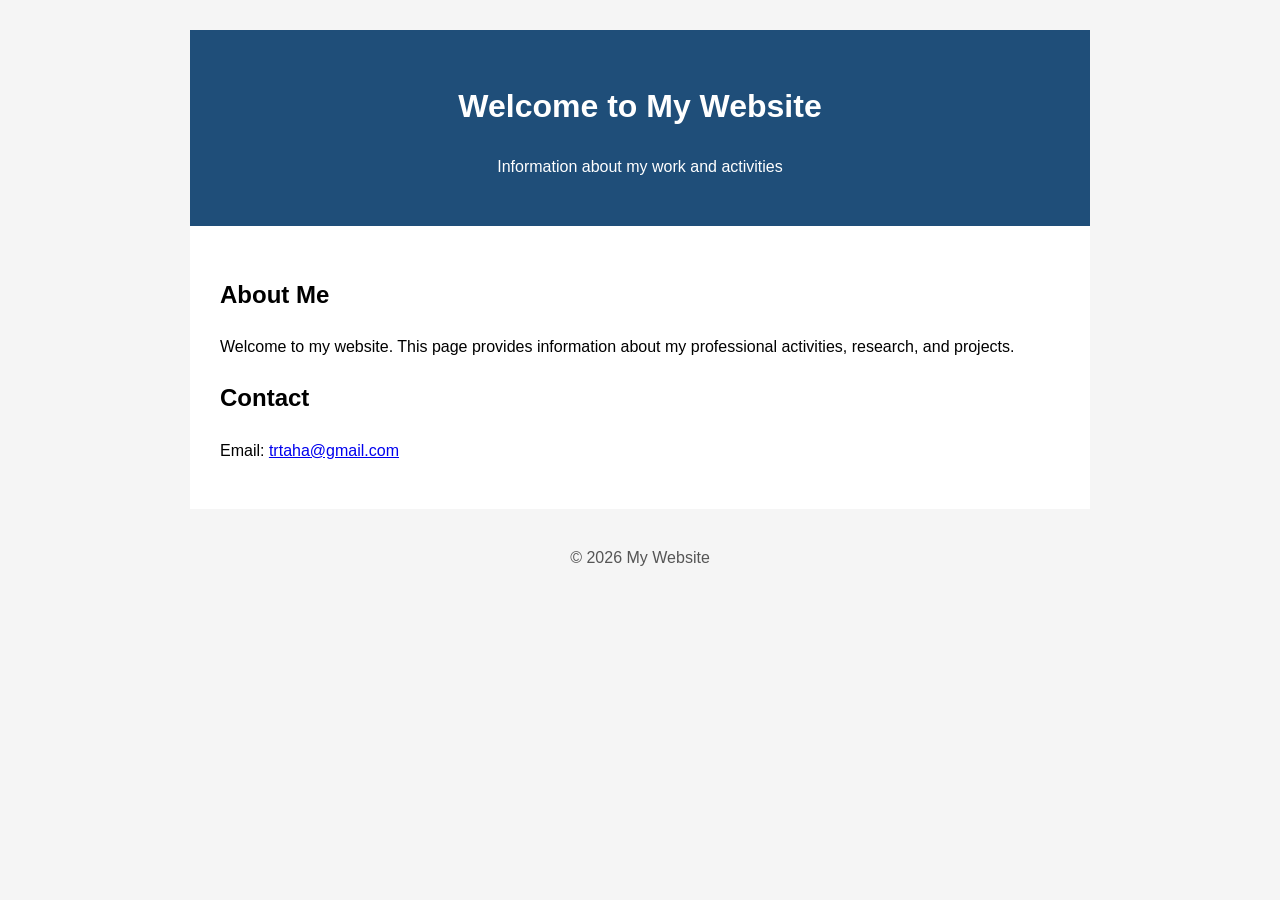
==== index.html @ f4075583 "Create index.html" ====
<!DOCTYPE html>
<html lang="en">
<head>
    <meta charset="UTF-8">
    <meta name="viewport" content="width=device-width, initial-scale=1.0">

    <title>My Website</title>

    <style>
        body {
            font-family: Arial, sans-serif;
            max-width: 900px;
            margin: 0 auto;
            padding: 30px;
            line-height: 1.6;
            background-color: #f5f5f5;
        }

        header {
            background-color: #1f4e79;
            color: white;
            padding: 30px;
            text-align: center;
        }

        main {
            background-color: white;
            padding: 30px;
        }

        footer {
            text-align: center;
            padding: 20px;
            color: #555;
        }
    </style>
</head>

<body>

<header>
    <h1>Welcome to My Website</h1>
    <p>Information about my work and activities</p>
</header>

<main>
    <h2>About Me</h2>

    <p>
        Welcome to my website. This page provides information
        about my professional activities, research, and projects.
    </p>

    <h2>Contact</h2>

    <p>
        Email:
        <a href="mailto:trtaha@gmail.com">
            trtaha@gmail.com
        </a>
    </p>
</main>

<footer>
    <p>&copy; 2026 My Website</p>
</footer>

</body>
</html>
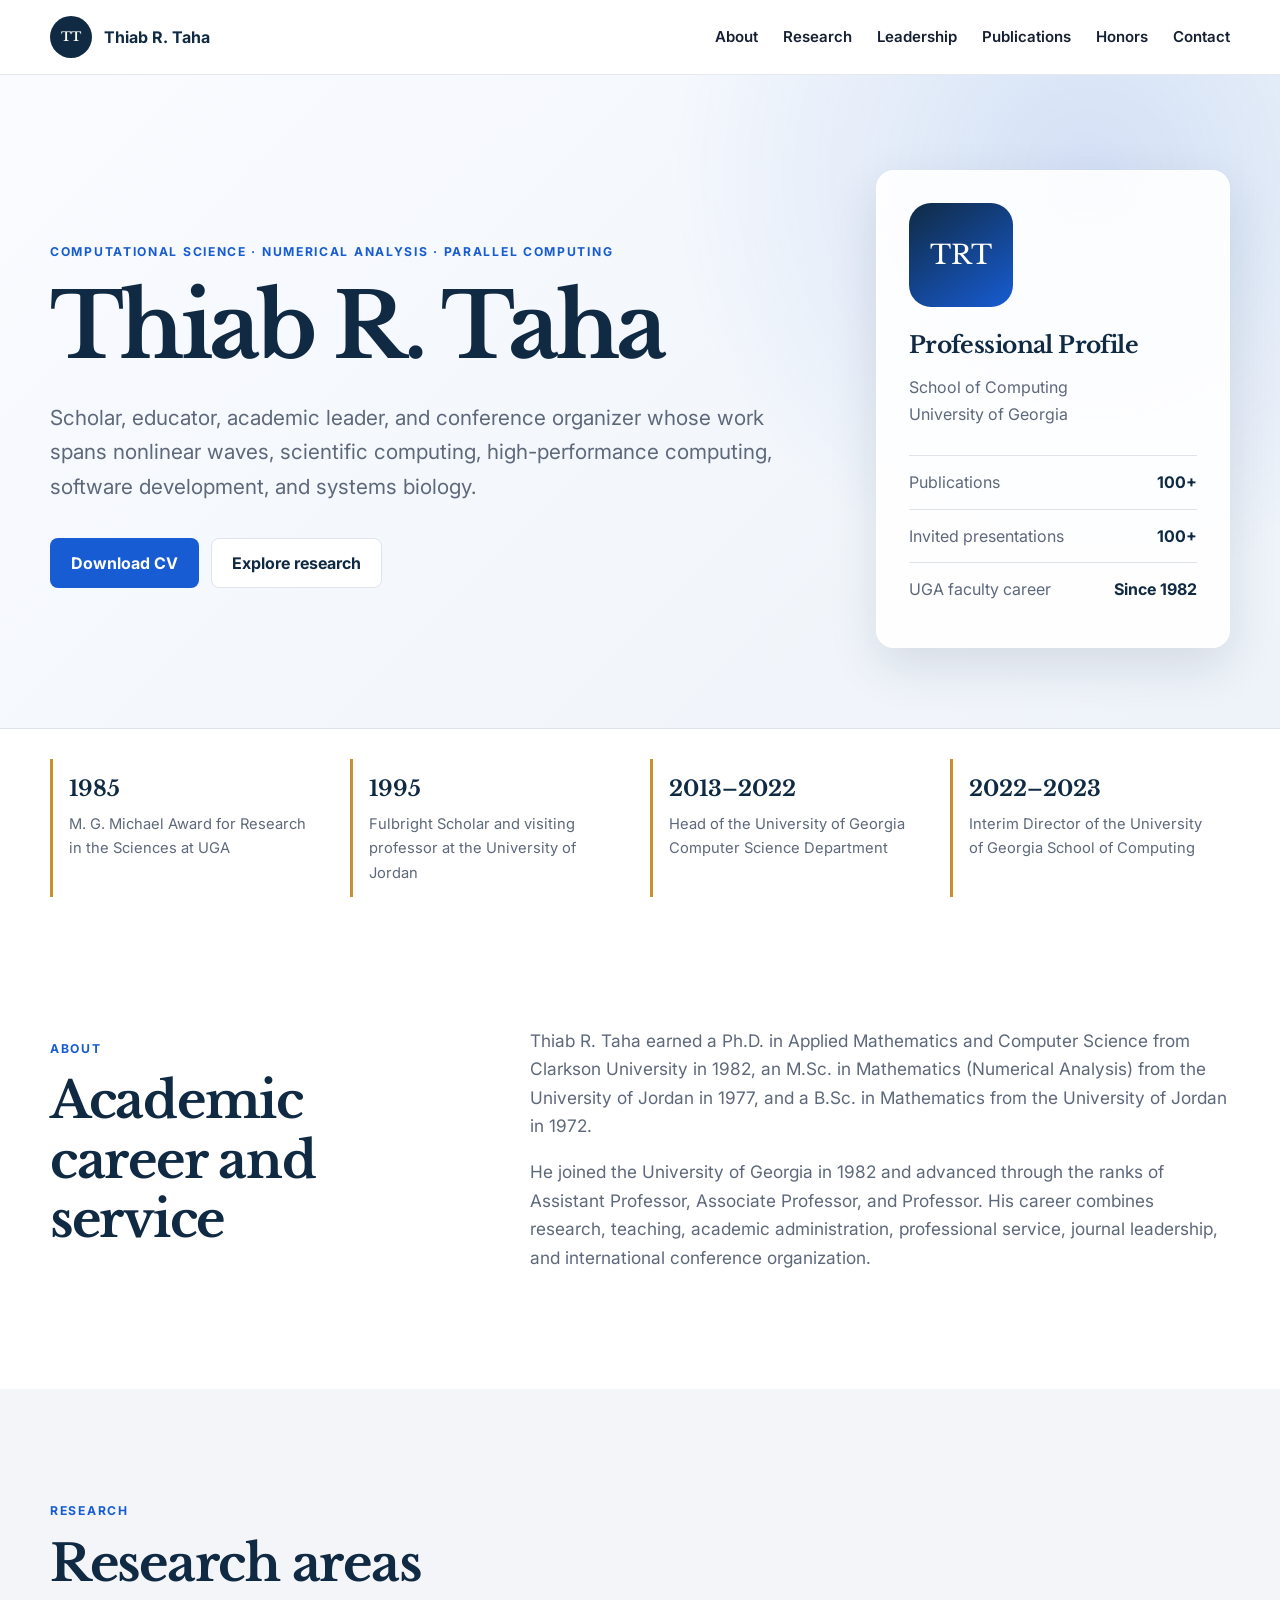
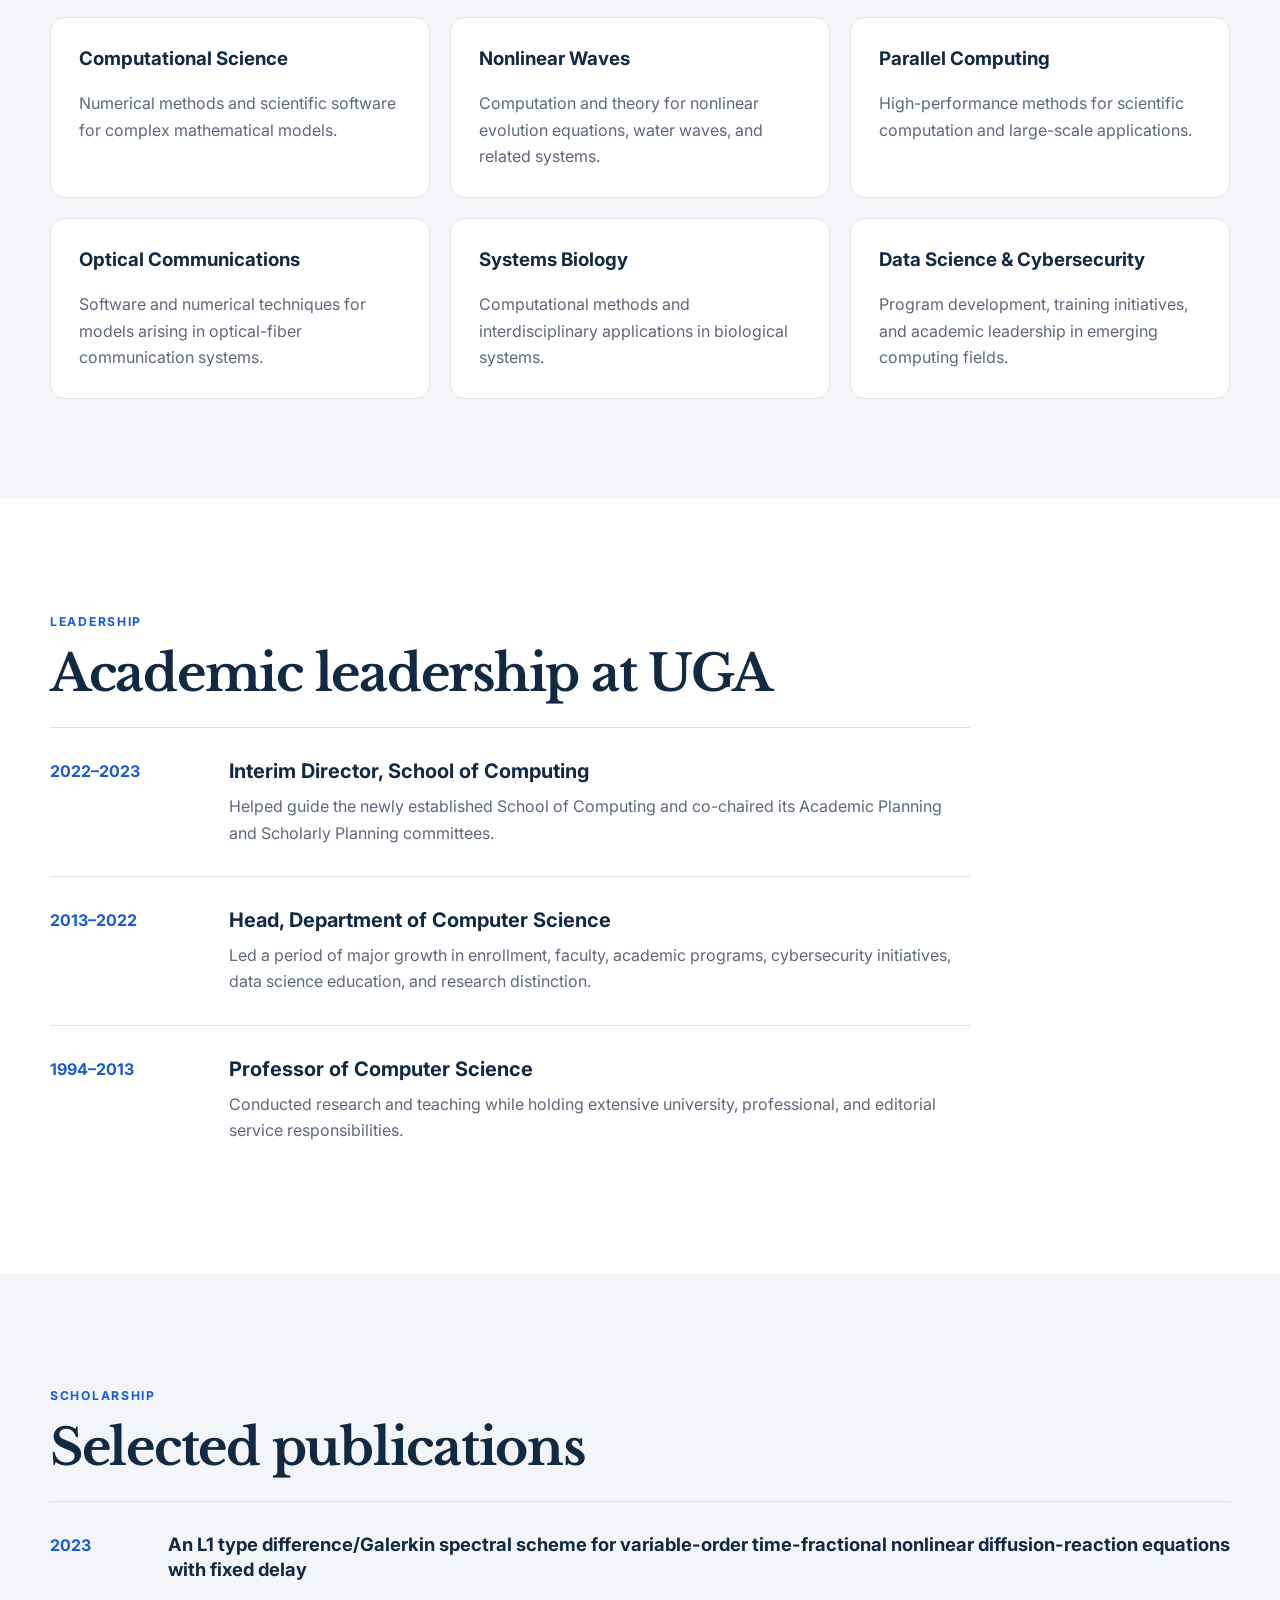
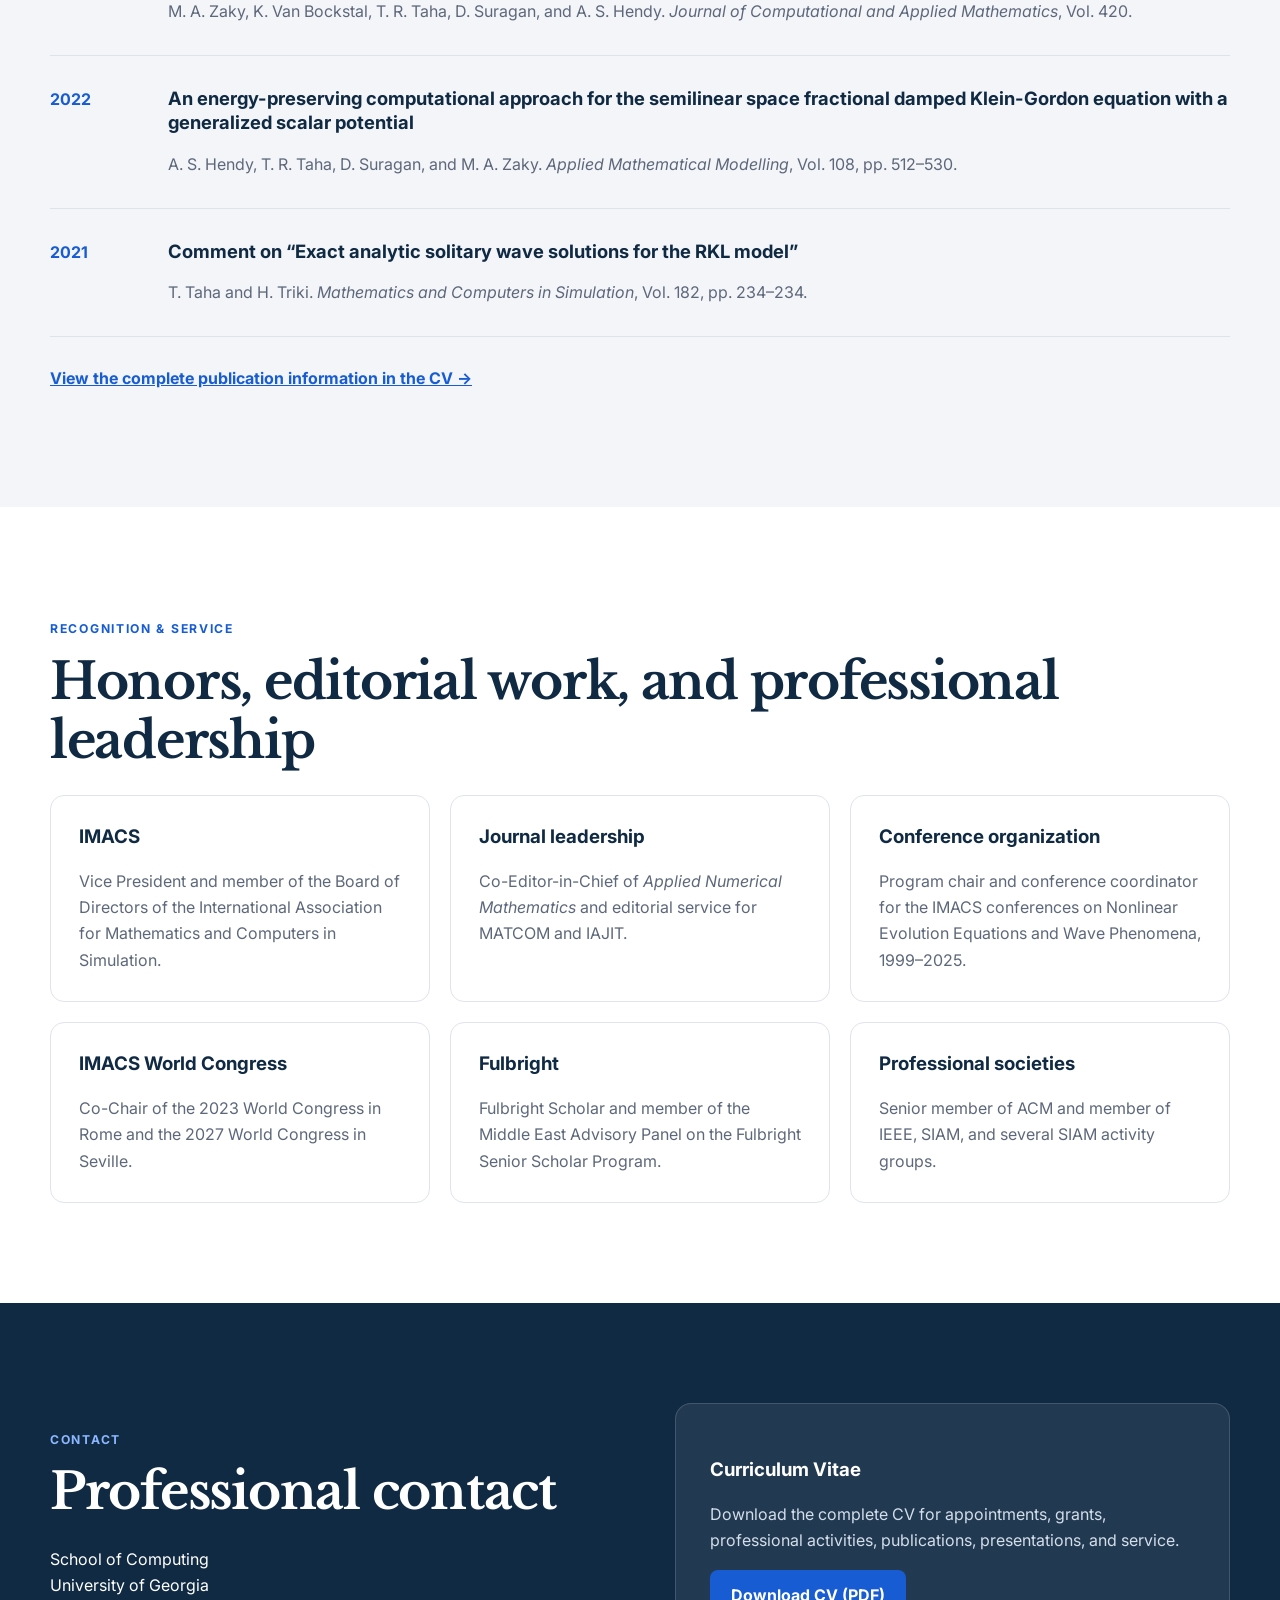
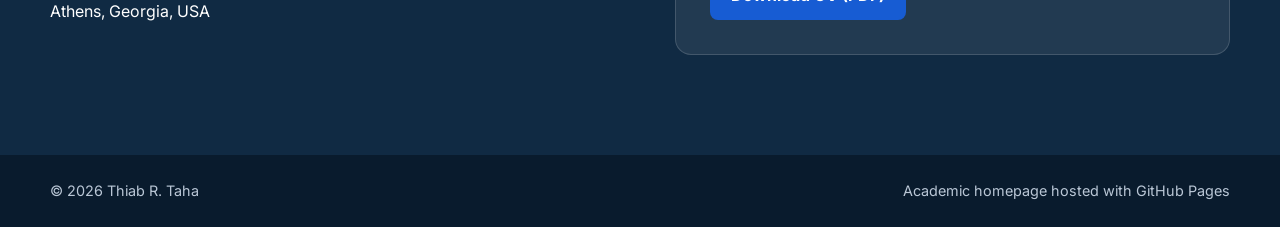
==== commit 9a8572f0: "Add files via upload Create Thiab Taha academic website" ====
--- a/index.html
+++ b/index.html
@@ -1,69 +1,290 @@
 <!DOCTYPE html>
 <html lang="en">
 <head>
-    <meta charset="UTF-8">
-    <meta name="viewport" content="width=device-width, initial-scale=1.0">
-
-    <title>My Website</title>
-
-    <style>
-        body {
-            font-family: Arial, sans-serif;
-            max-width: 900px;
-            margin: 0 auto;
-            padding: 30px;
-            line-height: 1.6;
-            background-color: #f5f5f5;
-        }
-
-        header {
-            background-color: #1f4e79;
-            color: white;
-            padding: 30px;
-            text-align: center;
-        }
-
-        main {
-            background-color: white;
-            padding: 30px;
-        }
-
-        footer {
-            text-align: center;
-            padding: 20px;
-            color: #555;
-        }
-    </style>
+  <meta charset="UTF-8">
+  <meta name="viewport" content="width=device-width, initial-scale=1.0">
+  <meta name="description" content="Academic homepage of Thiab R. Taha: computational science, numerical methods, nonlinear waves, parallel computing, and academic leadership.">
+  <title>Thiab R. Taha | Academic Homepage</title>
+  <link rel="preconnect" href="https://fonts.googleapis.com">
+  <link rel="preconnect" href="https://fonts.gstatic.com" crossorigin>
+  <link href="https://fonts.googleapis.com/css2?family=Libre+Baskerville:wght@400;700&family=Inter:wght@400;500;600;700&display=swap" rel="stylesheet">
+  <link rel="stylesheet" href="styles.css">
 </head>
-
 <body>
-
-<header>
-    <h1>Welcome to My Website</h1>
-    <p>Information about my work and activities</p>
-</header>
-
-<main>
-    <h2>About Me</h2>
-
-    <p>
-        Welcome to my website. This page provides information
-        about my professional activities, research, and projects.
-    </p>
-
-    <h2>Contact</h2>
-
-    <p>
-        Email:
-        <a href="mailto:trtaha@gmail.com">
-            trtaha@gmail.com
-        </a>
-    </p>
-</main>
-
-<footer>
-    <p>&copy; 2026 My Website</p>
-</footer>
-
+  <a class="skip-link" href="#main-content">Skip to content</a>
+
+  <header class="site-header">
+    <div class="container nav-wrap">
+      <a class="brand" href="#home" aria-label="Thiab R. Taha home">
+        <span class="brand-mark">TT</span>
+        <span>Thiab R. Taha</span>
+      </a>
+      <button class="menu-button" aria-expanded="false" aria-controls="site-nav">Menu</button>
+      <nav id="site-nav" class="site-nav" aria-label="Primary navigation">
+        <a href="#about">About</a>
+        <a href="#research">Research</a>
+        <a href="#leadership">Leadership</a>
+        <a href="#publications">Publications</a>
+        <a href="#honors">Honors</a>
+        <a href="#contact">Contact</a>
+      </nav>
+    </div>
+  </header>
+
+  <main id="main-content">
+    <section id="home" class="hero">
+      <div class="container hero-grid">
+        <div>
+          <p class="eyebrow">Computational Science · Numerical Analysis · Parallel Computing</p>
+          <h1>Thiab R. Taha</h1>
+          <p class="hero-subtitle">
+            Scholar, educator, academic leader, and conference organizer whose work spans
+            nonlinear waves, scientific computing, high-performance computing, software
+            development, and systems biology.
+          </p>
+          <div class="button-row">
+            <a class="button primary" href="assets/Taha_CV_2026.pdf">Download CV</a>
+            <a class="button secondary" href="#research">Explore research</a>
+          </div>
+        </div>
+
+        <aside class="profile-card" aria-label="Professional summary">
+          <div class="monogram" aria-hidden="true">TRT</div>
+          <h2>Professional Profile</h2>
+          <p>School of Computing<br>University of Georgia</p>
+          <dl>
+            <div><dt>Publications</dt><dd>100+</dd></div>
+            <div><dt>Invited presentations</dt><dd>100+</dd></div>
+            <div><dt>UGA faculty career</dt><dd>Since 1982</dd></div>
+          </dl>
+        </aside>
+      </div>
+    </section>
+
+    <section class="highlights" aria-label="Career highlights">
+      <div class="container card-grid four">
+        <article class="stat-card">
+          <span class="stat">1985</span>
+          <p>M. G. Michael Award for Research in the Sciences at UGA</p>
+        </article>
+        <article class="stat-card">
+          <span class="stat">1995</span>
+          <p>Fulbright Scholar and visiting professor at the University of Jordan</p>
+        </article>
+        <article class="stat-card">
+          <span class="stat">2013–2022</span>
+          <p>Head of the University of Georgia Computer Science Department</p>
+        </article>
+        <article class="stat-card">
+          <span class="stat">2022–2023</span>
+          <p>Interim Director of the University of Georgia School of Computing</p>
+        </article>
+      </div>
+    </section>
+
+    <section id="about" class="section">
+      <div class="container two-column">
+        <div>
+          <p class="section-label">About</p>
+          <h2>Academic career and service</h2>
+        </div>
+        <div class="prose">
+          <p>
+            Thiab R. Taha earned a Ph.D. in Applied Mathematics and Computer Science from
+            Clarkson University in 1982, an M.Sc. in Mathematics (Numerical Analysis) from
+            the University of Jordan in 1977, and a B.Sc. in Mathematics from the University
+            of Jordan in 1972.
+          </p>
+          <p>
+            He joined the University of Georgia in 1982 and advanced through the ranks of
+            Assistant Professor, Associate Professor, and Professor. His career combines
+            research, teaching, academic administration, professional service, journal
+            leadership, and international conference organization.
+          </p>
+        </div>
+      </div>
+    </section>
+
+    <section id="research" class="section section-muted">
+      <div class="container">
+        <p class="section-label">Research</p>
+        <h2>Research areas</h2>
+        <div class="card-grid three">
+          <article class="topic-card">
+            <h3>Computational Science</h3>
+            <p>Numerical methods and scientific software for complex mathematical models.</p>
+          </article>
+          <article class="topic-card">
+            <h3>Nonlinear Waves</h3>
+            <p>Computation and theory for nonlinear evolution equations, water waves, and related systems.</p>
+          </article>
+          <article class="topic-card">
+            <h3>Parallel Computing</h3>
+            <p>High-performance methods for scientific computation and large-scale applications.</p>
+          </article>
+          <article class="topic-card">
+            <h3>Optical Communications</h3>
+            <p>Software and numerical techniques for models arising in optical-fiber communication systems.</p>
+          </article>
+          <article class="topic-card">
+            <h3>Systems Biology</h3>
+            <p>Computational methods and interdisciplinary applications in biological systems.</p>
+          </article>
+          <article class="topic-card">
+            <h3>Data Science & Cybersecurity</h3>
+            <p>Program development, training initiatives, and academic leadership in emerging computing fields.</p>
+          </article>
+        </div>
+      </div>
+    </section>
+
+    <section id="leadership" class="section">
+      <div class="container">
+        <p class="section-label">Leadership</p>
+        <h2>Academic leadership at UGA</h2>
+        <div class="timeline">
+          <article>
+            <div class="timeline-date">2022–2023</div>
+            <div>
+              <h3>Interim Director, School of Computing</h3>
+              <p>
+                Helped guide the newly established School of Computing and co-chaired its
+                Academic Planning and Scholarly Planning committees.
+              </p>
+            </div>
+          </article>
+          <article>
+            <div class="timeline-date">2013–2022</div>
+            <div>
+              <h3>Head, Department of Computer Science</h3>
+              <p>
+                Led a period of major growth in enrollment, faculty, academic programs,
+                cybersecurity initiatives, data science education, and research distinction.
+              </p>
+            </div>
+          </article>
+          <article>
+            <div class="timeline-date">1994–2013</div>
+            <div>
+              <h3>Professor of Computer Science</h3>
+              <p>
+                Conducted research and teaching while holding extensive university,
+                professional, and editorial service responsibilities.
+              </p>
+            </div>
+          </article>
+        </div>
+      </div>
+    </section>
+
+    <section id="publications" class="section section-muted">
+      <div class="container">
+        <p class="section-label">Scholarship</p>
+        <h2>Selected publications</h2>
+        <div class="publication-list">
+          <article>
+            <p class="pub-year">2023</p>
+            <div>
+              <h3>An L1 type difference/Galerkin spectral scheme for variable-order time-fractional nonlinear diffusion-reaction equations with fixed delay</h3>
+              <p>M. A. Zaky, K. Van Bockstal, T. R. Taha, D. Suragan, and A. S. Hendy. <em>Journal of Computational and Applied Mathematics</em>, Vol. 420.</p>
+            </div>
+          </article>
+          <article>
+            <p class="pub-year">2022</p>
+            <div>
+              <h3>An energy-preserving computational approach for the semilinear space fractional damped Klein-Gordon equation with a generalized scalar potential</h3>
+              <p>A. S. Hendy, T. R. Taha, D. Suragan, and M. A. Zaky. <em>Applied Mathematical Modelling</em>, Vol. 108, pp. 512–530.</p>
+            </div>
+          </article>
+          <article>
+            <p class="pub-year">2021</p>
+            <div>
+              <h3>Comment on “Exact analytic solitary wave solutions for the RKL model”</h3>
+              <p>T. Taha and H. Triki. <em>Mathematics and Computers in Simulation</em>, Vol. 182, pp. 234–234.</p>
+            </div>
+          </article>
+        </div>
+        <p class="section-action"><a href="assets/Taha_CV_2026.pdf">View the complete publication information in the CV →</a></p>
+      </div>
+    </section>
+
+    <section id="honors" class="section">
+      <div class="container">
+        <p class="section-label">Recognition & service</p>
+        <h2>Honors, editorial work, and professional leadership</h2>
+        <div class="card-grid three">
+          <article class="detail-card">
+            <h3>IMACS</h3>
+            <p>Vice President and member of the Board of Directors of the International Association for Mathematics and Computers in Simulation.</p>
+          </article>
+          <article class="detail-card">
+            <h3>Journal leadership</h3>
+            <p>Co-Editor-in-Chief of <em>Applied Numerical Mathematics</em> and editorial service for MATCOM and IAJIT.</p>
+          </article>
+          <article class="detail-card">
+            <h3>Conference organization</h3>
+            <p>Program chair and conference coordinator for the IMACS conferences on Nonlinear Evolution Equations and Wave Phenomena, 1999–2025.</p>
+          </article>
+          <article class="detail-card">
+            <h3>IMACS World Congress</h3>
+            <p>Co-Chair of the 2023 World Congress in Rome and the 2027 World Congress in Seville.</p>
+          </article>
+          <article class="detail-card">
+            <h3>Fulbright</h3>
+            <p>Fulbright Scholar and member of the Middle East Advisory Panel on the Fulbright Senior Scholar Program.</p>
+          </article>
+          <article class="detail-card">
+            <h3>Professional societies</h3>
+            <p>Senior member of ACM and member of IEEE, SIAM, and several SIAM activity groups.</p>
+          </article>
+        </div>
+      </div>
+    </section>
+
+    <section id="contact" class="section contact-section">
+      <div class="container contact-grid">
+        <div>
+          <p class="section-label">Contact</p>
+          <h2>Professional contact</h2>
+          <p>School of Computing<br>University of Georgia<br>Athens, Georgia, USA</p>
+        </div>
+        <div class="contact-card">
+          <h3>Curriculum Vitae</h3>
+          <p>Download the complete CV for appointments, grants, professional activities, publications, presentations, and service.</p>
+          <a class="button primary" href="assets/Taha_CV_2026.pdf">Download CV (PDF)</a>
+          <!-- Add your preferred email address here later:
+          <p><a href="mailto:your-email@uga.edu">your-email@uga.edu</a></p>
+          -->
+        </div>
+      </div>
+    </section>
+  </main>
+
+  <footer class="site-footer">
+    <div class="container footer-wrap">
+      <p>© <span id="year"></span> Thiab R. Taha</p>
+      <p>Academic homepage hosted with GitHub Pages</p>
+    </div>
+  </footer>
+
+  <script>
+    const menuButton = document.querySelector('.menu-button');
+    const nav = document.querySelector('.site-nav');
+
+    menuButton.addEventListener('click', () => {
+      const expanded = menuButton.getAttribute('aria-expanded') === 'true';
+      menuButton.setAttribute('aria-expanded', String(!expanded));
+      nav.classList.toggle('open');
+    });
+
+    document.querySelectorAll('.site-nav a').forEach(link => {
+      link.addEventListener('click', () => {
+        nav.classList.remove('open');
+        menuButton.setAttribute('aria-expanded', 'false');
+      });
+    });
+
+    document.getElementById('year').textContent = new Date().getFullYear();
+  </script>
 </body>
 </html>
--- a/styles.css
+++ b/styles.css
@@ -0,0 +1,256 @@
+:root {
+  --ink: #172033;
+  --muted: #5e687b;
+  --paper: #ffffff;
+  --soft: #f3f5f8;
+  --navy: #102a43;
+  --blue: #175cd3;
+  --gold: #c8912f;
+  --line: #dfe4ea;
+  --shadow: 0 18px 50px rgba(18, 42, 66, 0.12);
+  --max: 1180px;
+}
+
+* { box-sizing: border-box; }
+html { scroll-behavior: smooth; }
+body {
+  margin: 0;
+  color: var(--ink);
+  background: var(--paper);
+  font-family: "Inter", Arial, sans-serif;
+  line-height: 1.65;
+}
+a { color: var(--blue); }
+a:hover { text-decoration-thickness: 2px; }
+img { max-width: 100%; }
+.container { width: min(calc(100% - 40px), var(--max)); margin-inline: auto; }
+
+.skip-link {
+  position: absolute;
+  left: -9999px;
+  top: 12px;
+  z-index: 100;
+  background: #fff;
+  padding: 10px 14px;
+}
+.skip-link:focus { left: 12px; }
+
+.site-header {
+  position: sticky;
+  top: 0;
+  z-index: 50;
+  background: rgba(255,255,255,.94);
+  backdrop-filter: blur(14px);
+  border-bottom: 1px solid rgba(223,228,234,.8);
+}
+.nav-wrap {
+  min-height: 74px;
+  display: flex;
+  align-items: center;
+  justify-content: space-between;
+  gap: 24px;
+}
+.brand {
+  display: inline-flex;
+  align-items: center;
+  gap: 12px;
+  color: var(--navy);
+  text-decoration: none;
+  font-weight: 700;
+}
+.brand-mark {
+  width: 42px;
+  height: 42px;
+  border-radius: 50%;
+  display: grid;
+  place-items: center;
+  color: #fff;
+  background: var(--navy);
+  font-family: "Libre Baskerville", Georgia, serif;
+  font-size: .78rem;
+}
+.site-nav { display: flex; gap: 25px; align-items: center; }
+.site-nav a { color: var(--ink); text-decoration: none; font-size: .94rem; font-weight: 600; }
+.site-nav a:hover { color: var(--blue); }
+.menu-button { display: none; }
+
+.hero {
+  overflow: hidden;
+  background:
+    radial-gradient(circle at 85% 15%, rgba(23,92,211,.14), transparent 26rem),
+    linear-gradient(135deg, #f9fbff, #eef3f9);
+  padding: 95px 0 80px;
+  border-bottom: 1px solid var(--line);
+}
+.hero-grid {
+  display: grid;
+  grid-template-columns: minmax(0, 1.6fr) minmax(300px, .75fr);
+  gap: 70px;
+  align-items: center;
+}
+.eyebrow, .section-label {
+  color: var(--blue);
+  font-size: .76rem;
+  font-weight: 700;
+  text-transform: uppercase;
+  letter-spacing: .14em;
+}
+h1, h2, h3 { color: var(--navy); }
+h1, h2 {
+  font-family: "Libre Baskerville", Georgia, serif;
+  line-height: 1.18;
+}
+h1 { font-size: clamp(3rem, 7vw, 5.6rem); margin: 12px 0 18px; letter-spacing: -.04em; }
+h2 { font-size: clamp(2rem, 4vw, 3.15rem); margin: 8px 0 24px; letter-spacing: -.025em; }
+h3 { line-height: 1.35; }
+.hero-subtitle { max-width: 750px; color: var(--muted); font-size: clamp(1.08rem, 2vw, 1.3rem); }
+
+.button-row { display: flex; flex-wrap: wrap; gap: 12px; margin-top: 34px; }
+.button {
+  display: inline-flex;
+  align-items: center;
+  justify-content: center;
+  min-height: 48px;
+  padding: 11px 20px;
+  border-radius: 8px;
+  font-weight: 700;
+  text-decoration: none;
+  border: 1px solid transparent;
+}
+.button.primary { color: #fff; background: var(--blue); }
+.button.primary:hover { background: #0f4eb9; }
+.button.secondary { color: var(--navy); background: #fff; border-color: var(--line); }
+.button.secondary:hover { border-color: var(--blue); }
+
+.profile-card {
+  background: rgba(255,255,255,.9);
+  border: 1px solid rgba(255,255,255,.9);
+  border-radius: 18px;
+  padding: 32px;
+  box-shadow: var(--shadow);
+}
+.monogram {
+  width: 104px;
+  height: 104px;
+  display: grid;
+  place-items: center;
+  margin-bottom: 24px;
+  border-radius: 22px;
+  color: #fff;
+  background: linear-gradient(145deg, var(--navy), var(--blue));
+  font-family: "Libre Baskerville", Georgia, serif;
+  font-size: 1.65rem;
+}
+.profile-card h2 { font-size: 1.45rem; margin: 0 0 8px; }
+.profile-card > p { color: var(--muted); }
+.profile-card dl { margin: 28px 0 0; }
+.profile-card dl div {
+  display: flex;
+  justify-content: space-between;
+  gap: 20px;
+  padding: 13px 0;
+  border-top: 1px solid var(--line);
+}
+.profile-card dt { color: var(--muted); }
+.profile-card dd { margin: 0; color: var(--navy); font-weight: 700; }
+
+.highlights { padding: 30px 0; background: #fff; }
+.card-grid { display: grid; gap: 20px; }
+.card-grid.four { grid-template-columns: repeat(4, 1fr); }
+.card-grid.three { grid-template-columns: repeat(3, 1fr); }
+.stat-card {
+  border-left: 3px solid var(--gold);
+  padding: 12px 16px;
+}
+.stat { display: block; color: var(--navy); font-family: "Libre Baskerville", Georgia, serif; font-size: 1.35rem; font-weight: 700; }
+.stat-card p { margin: 5px 0 0; color: var(--muted); font-size: .92rem; }
+
+.section { padding: 100px 0; }
+.section-muted { background: var(--soft); }
+.two-column { display: grid; grid-template-columns: .8fr 1.4fr; gap: 80px; }
+.prose { font-size: 1.08rem; color: var(--muted); }
+.prose p:first-child { margin-top: 0; }
+
+.topic-card, .detail-card {
+  background: #fff;
+  border: 1px solid var(--line);
+  border-radius: 14px;
+  padding: 28px;
+  transition: transform .2s ease, box-shadow .2s ease;
+}
+.topic-card:hover, .detail-card:hover { transform: translateY(-3px); box-shadow: 0 15px 35px rgba(18,42,66,.08); }
+.topic-card h3, .detail-card h3 { margin-top: 0; }
+.topic-card p, .detail-card p { color: var(--muted); margin-bottom: 0; }
+
+.timeline { max-width: 920px; }
+.timeline article {
+  display: grid;
+  grid-template-columns: 145px 1fr;
+  gap: 34px;
+  padding: 30px 0;
+  border-top: 1px solid var(--line);
+}
+.timeline-date { color: var(--blue); font-weight: 700; }
+.timeline h3 { margin: 0 0 8px; font-size: 1.25rem; }
+.timeline p { margin: 0; color: var(--muted); }
+
+.publication-list { border-top: 1px solid var(--line); }
+.publication-list article {
+  display: grid;
+  grid-template-columns: 90px 1fr;
+  gap: 28px;
+  padding: 30px 0;
+  border-bottom: 1px solid var(--line);
+}
+.pub-year { margin: 0; color: var(--blue); font-weight: 700; }
+.publication-list h3 { margin: 0 0 9px; font-size: 1.15rem; }
+.publication-list article p:last-child { color: var(--muted); margin-bottom: 0; }
+.section-action { margin-top: 28px; font-weight: 700; }
+
+.contact-section { background: var(--navy); color: #fff; }
+.contact-section h2, .contact-section h3 { color: #fff; }
+.contact-section .section-label { color: #8bb8ff; }
+.contact-grid { display: grid; grid-template-columns: 1fr 1fr; gap: 70px; align-items: center; }
+.contact-card { background: rgba(255,255,255,.08); padding: 34px; border: 1px solid rgba(255,255,255,.15); border-radius: 16px; }
+.contact-card p { color: #d4deea; }
+
+.site-footer { background: #091b2d; color: #bac7d6; padding: 24px 0; font-size: .9rem; }
+.footer-wrap { display: flex; justify-content: space-between; gap: 20px; }
+.footer-wrap p { margin: 0; }
+
+@media (max-width: 900px) {
+  .menu-button {
+    display: inline-flex;
+    padding: 8px 12px;
+    border: 1px solid var(--line);
+    background: #fff;
+    border-radius: 6px;
+    font-weight: 700;
+  }
+  .site-nav {
+    display: none;
+    position: absolute;
+    top: 74px;
+    left: 0;
+    right: 0;
+    padding: 18px 20px 22px;
+    flex-direction: column;
+    align-items: flex-start;
+    background: #fff;
+    border-bottom: 1px solid var(--line);
+    box-shadow: 0 14px 25px rgba(18,42,66,.1);
+  }
+  .site-nav.open { display: flex; }
+  .hero-grid, .two-column, .contact-grid { grid-template-columns: 1fr; gap: 42px; }
+  .card-grid.four, .card-grid.three { grid-template-columns: repeat(2, 1fr); }
+  .hero { padding-top: 70px; }
+}
+
+@media (max-width: 580px) {
+  .container { width: min(calc(100% - 28px), var(--max)); }
+  .section { padding: 72px 0; }
+  .card-grid.four, .card-grid.three { grid-template-columns: 1fr; }
+  .timeline article, .publication-list article { grid-template-columns: 1fr; gap: 8px; }
+  .footer-wrap { flex-direction: column; }
+  h1 { font-size: 3rem; }
+}
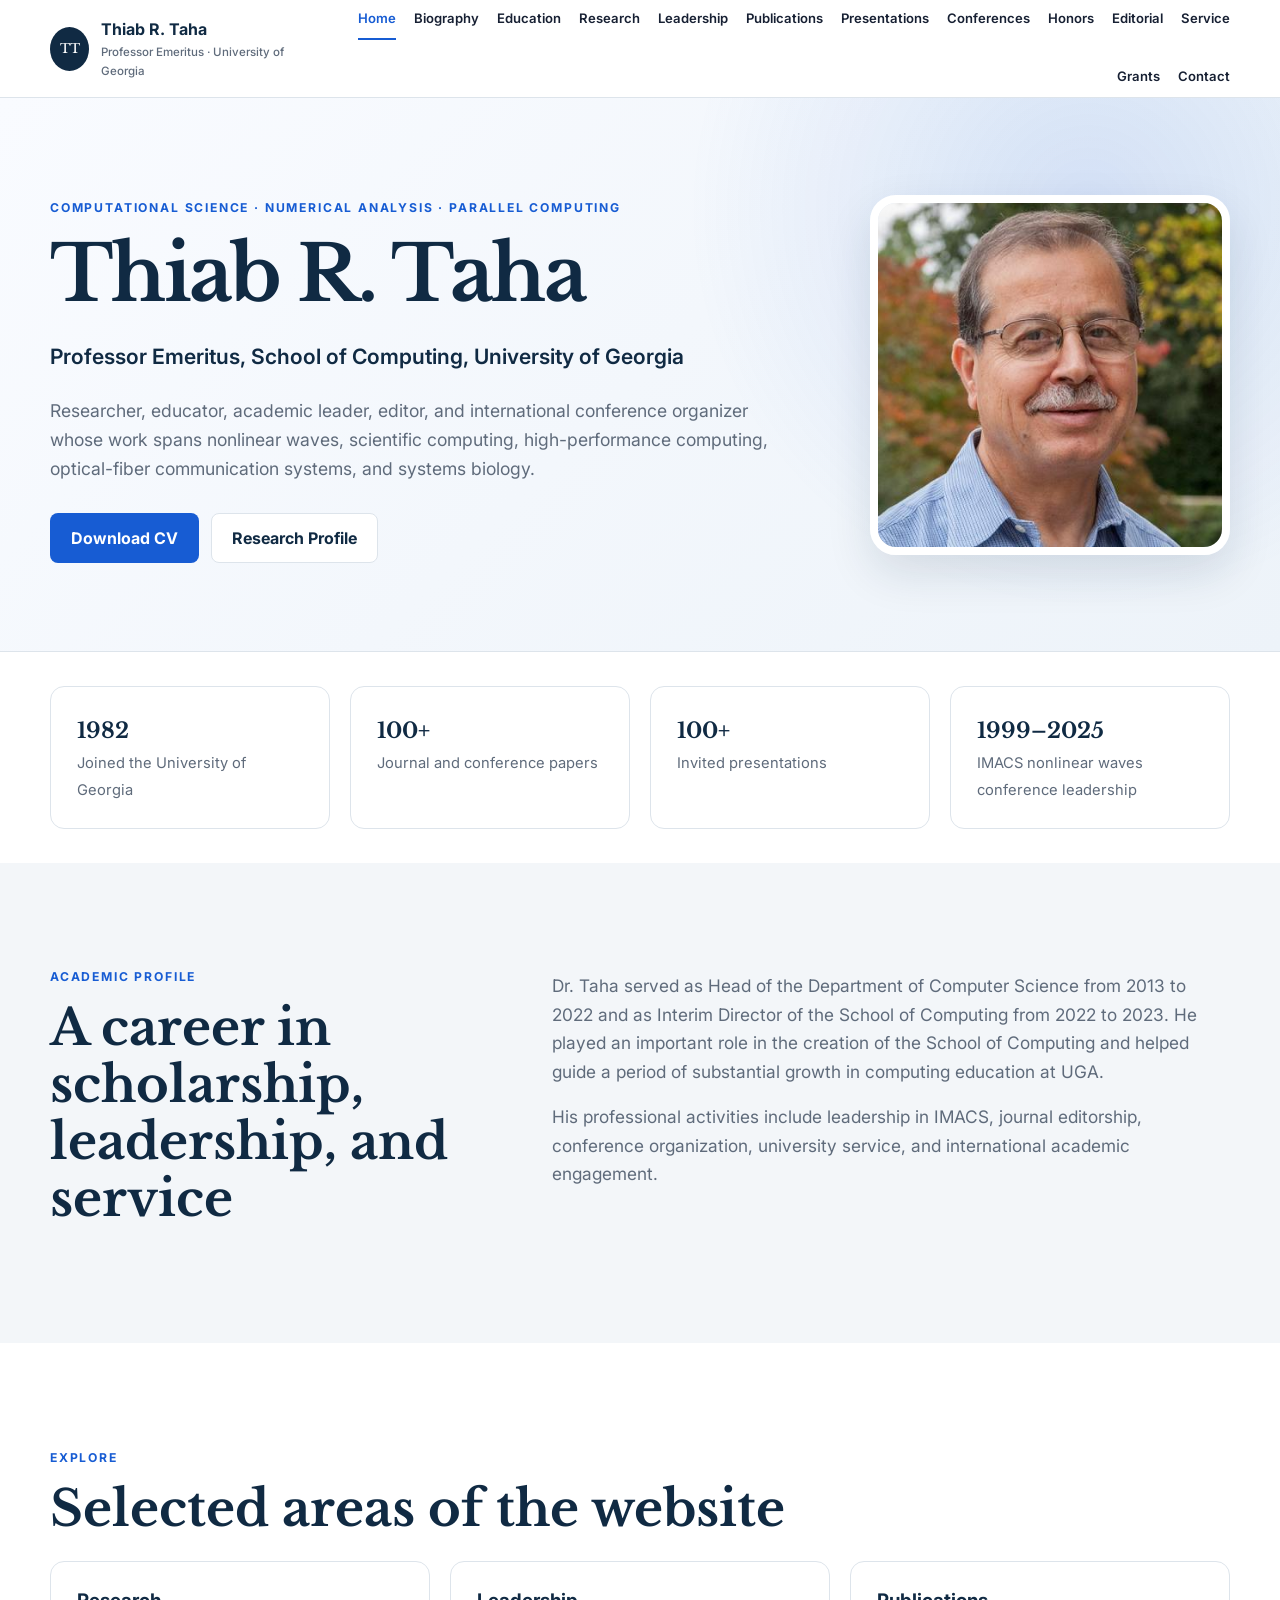
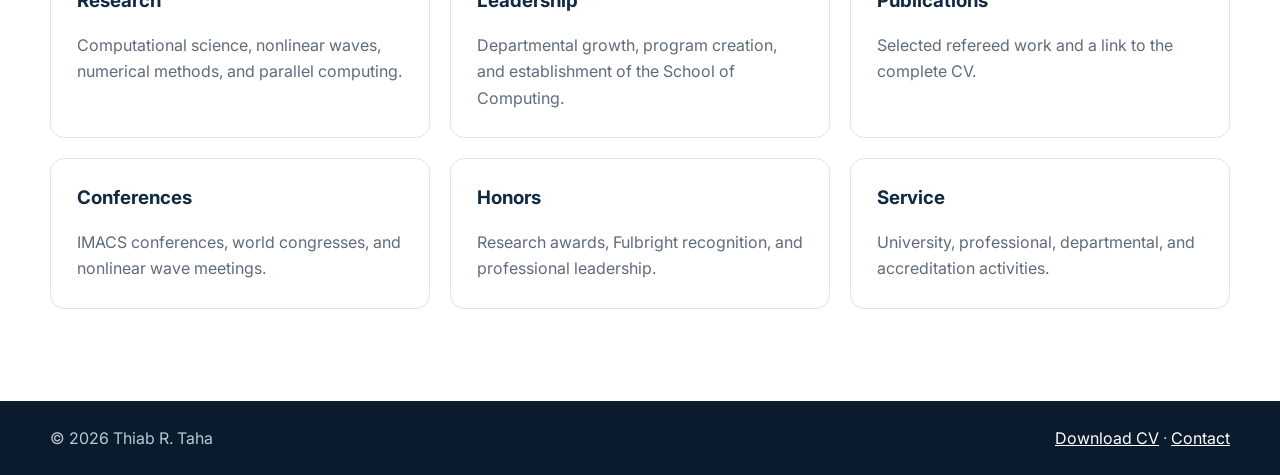
==== commit f8fad0a5: "Add files via upload Install professional academic website" ====
--- a/index.html
+++ b/index.html
@@ -3,8 +3,8 @@
 <head>
   <meta charset="UTF-8">
   <meta name="viewport" content="width=device-width, initial-scale=1.0">
-  <meta name="description" content="Academic homepage of Thiab R. Taha: computational science, numerical methods, nonlinear waves, parallel computing, and academic leadership.">
-  <title>Thiab R. Taha | Academic Homepage</title>
+  <meta name="description" content="Academic homepage of Thiab R. Taha, Professor Emeritus at the University of Georgia.">
+  <title>Home | Thiab R. Taha</title>
   <link rel="preconnect" href="https://fonts.googleapis.com">
   <link rel="preconnect" href="https://fonts.gstatic.com" crossorigin>
   <link href="https://fonts.googleapis.com/css2?family=Libre+Baskerville:wght@400;700&family=Inter:wght@400;500;600;700&display=swap" rel="stylesheet">
@@ -12,279 +12,116 @@
 </head>
 <body>
   <a class="skip-link" href="#main-content">Skip to content</a>
-
   <header class="site-header">
-    <div class="container nav-wrap">
-      <a class="brand" href="#home" aria-label="Thiab R. Taha home">
+    <div class="container header-inner">
+      <a class="brand" href="index.html">
         <span class="brand-mark">TT</span>
-        <span>Thiab R. Taha</span>
+        <span>
+          <strong>Thiab R. Taha</strong>
+          <small>Professor Emeritus · University of Georgia</small>
+        </span>
       </a>
       <button class="menu-button" aria-expanded="false" aria-controls="site-nav">Menu</button>
-      <nav id="site-nav" class="site-nav" aria-label="Primary navigation">
-        <a href="#about">About</a>
-        <a href="#research">Research</a>
-        <a href="#leadership">Leadership</a>
-        <a href="#publications">Publications</a>
-        <a href="#honors">Honors</a>
-        <a href="#contact">Contact</a>
-      </nav>
+      <nav id="site-nav" class="site-nav"><a href="index.html" class="active">Home</a>
+<a href="biography.html" class="">Biography</a>
+<a href="education.html" class="">Education</a>
+<a href="research.html" class="">Research</a>
+<a href="leadership.html" class="">Leadership</a>
+<a href="publications.html" class="">Publications</a>
+<a href="presentations.html" class="">Presentations</a>
+<a href="conferences.html" class="">Conferences</a>
+<a href="honors.html" class="">Honors</a>
+<a href="editorial.html" class="">Editorial</a>
+<a href="service.html" class="">Service</a>
+<a href="grants.html" class="">Grants</a>
+<a href="contact.html" class="">Contact</a></nav>
     </div>
   </header>
+  <main id="main-content">
+    
+<section class="hero">
+  <div class="container hero-grid">
+    <div class="hero-copy">
+      <p class="eyebrow">Computational Science · Numerical Analysis · Parallel Computing</p>
+      <h1>Thiab R. Taha</h1>
+      <p class="lead">Professor Emeritus, School of Computing, University of Georgia</p>
+      <p class="hero-text">
+        Researcher, educator, academic leader, editor, and international conference organizer
+        whose work spans nonlinear waves, scientific computing, high-performance computing,
+        optical-fiber communication systems, and systems biology.
+      </p>
+      <div class="button-row">
+        <a class="button primary" href="assets/Taha_CV_2026.pdf">Download CV</a>
+        <a class="button secondary" href="research.html">Research Profile</a>
+      </div>
+    </div>
+    <div class="portrait-wrap">
+      <img src="assets/Taha_Photo.jpg" alt="Portrait of Thiab R. Taha" class="portrait">
+    </div>
+  </div>
+</section>
 
-  <main id="main-content">
-    <section id="home" class="hero">
-      <div class="container hero-grid">
-        <div>
-          <p class="eyebrow">Computational Science · Numerical Analysis · Parallel Computing</p>
-          <h1>Thiab R. Taha</h1>
-          <p class="hero-subtitle">
-            Scholar, educator, academic leader, and conference organizer whose work spans
-            nonlinear waves, scientific computing, high-performance computing, software
-            development, and systems biology.
-          </p>
-          <div class="button-row">
-            <a class="button primary" href="assets/Taha_CV_2026.pdf">Download CV</a>
-            <a class="button secondary" href="#research">Explore research</a>
-          </div>
-        </div>
+<section class="section compact">
+  <div class="container card-grid four">
+    <article class="stat-card"><strong>1982</strong><span>Joined the University of Georgia</span></article>
+    <article class="stat-card"><strong>100+</strong><span>Journal and conference papers</span></article>
+    <article class="stat-card"><strong>100+</strong><span>Invited presentations</span></article>
+    <article class="stat-card"><strong>1999–2025</strong><span>IMACS nonlinear waves conference leadership</span></article>
+  </div>
+</section>
 
-        <aside class="profile-card" aria-label="Professional summary">
-          <div class="monogram" aria-hidden="true">TRT</div>
-          <h2>Professional Profile</h2>
-          <p>School of Computing<br>University of Georgia</p>
-          <dl>
-            <div><dt>Publications</dt><dd>100+</dd></div>
-            <div><dt>Invited presentations</dt><dd>100+</dd></div>
-            <div><dt>UGA faculty career</dt><dd>Since 1982</dd></div>
-          </dl>
-        </aside>
-      </div>
-    </section>
+<section class="section muted">
+  <div class="container split">
+    <div>
+      <p class="section-label">Academic profile</p>
+      <h2>A career in scholarship, leadership, and service</h2>
+    </div>
+    <div class="prose">
+      <p>
+        Dr. Taha served as Head of the Department of Computer Science from 2013 to 2022
+        and as Interim Director of the School of Computing from 2022 to 2023.
+        He played an important role in the creation of the School of Computing and helped
+        guide a period of substantial growth in computing education at UGA.
+      </p>
+      <p>
+        His professional activities include leadership in IMACS, journal editorship,
+        conference organization, university service, and international academic engagement.
+      </p>
+    </div>
+  </div>
+</section>
 
-    <section class="highlights" aria-label="Career highlights">
-      <div class="container card-grid four">
-        <article class="stat-card">
-          <span class="stat">1985</span>
-          <p>M. G. Michael Award for Research in the Sciences at UGA</p>
-        </article>
-        <article class="stat-card">
-          <span class="stat">1995</span>
-          <p>Fulbright Scholar and visiting professor at the University of Jordan</p>
-        </article>
-        <article class="stat-card">
-          <span class="stat">2013–2022</span>
-          <p>Head of the University of Georgia Computer Science Department</p>
-        </article>
-        <article class="stat-card">
-          <span class="stat">2022–2023</span>
-          <p>Interim Director of the University of Georgia School of Computing</p>
-        </article>
-      </div>
-    </section>
+<section class="section">
+  <div class="container">
+    <p class="section-label">Explore</p>
+    <h2>Selected areas of the website</h2>
+    <div class="card-grid three">
+      <a class="feature-card" href="research.html"><h3>Research</h3><p>Computational science, nonlinear waves, numerical methods, and parallel computing.</p></a>
+      <a class="feature-card" href="leadership.html"><h3>Leadership</h3><p>Departmental growth, program creation, and establishment of the School of Computing.</p></a>
+      <a class="feature-card" href="publications.html"><h3>Publications</h3><p>Selected refereed work and a link to the complete CV.</p></a>
+      <a class="feature-card" href="conferences.html"><h3>Conferences</h3><p>IMACS conferences, world congresses, and nonlinear wave meetings.</p></a>
+      <a class="feature-card" href="honors.html"><h3>Honors</h3><p>Research awards, Fulbright recognition, and professional leadership.</p></a>
+      <a class="feature-card" href="service.html"><h3>Service</h3><p>University, professional, departmental, and accreditation activities.</p></a>
+    </div>
+  </div>
+</section>
 
-    <section id="about" class="section">
-      <div class="container two-column">
-        <div>
-          <p class="section-label">About</p>
-          <h2>Academic career and service</h2>
-        </div>
-        <div class="prose">
-          <p>
-            Thiab R. Taha earned a Ph.D. in Applied Mathematics and Computer Science from
-            Clarkson University in 1982, an M.Sc. in Mathematics (Numerical Analysis) from
-            the University of Jordan in 1977, and a B.Sc. in Mathematics from the University
-            of Jordan in 1972.
-          </p>
-          <p>
-            He joined the University of Georgia in 1982 and advanced through the ranks of
-            Assistant Professor, Associate Professor, and Professor. His career combines
-            research, teaching, academic administration, professional service, journal
-            leadership, and international conference organization.
-          </p>
-        </div>
-      </div>
-    </section>
-
-    <section id="research" class="section section-muted">
-      <div class="container">
-        <p class="section-label">Research</p>
-        <h2>Research areas</h2>
-        <div class="card-grid three">
-          <article class="topic-card">
-            <h3>Computational Science</h3>
-            <p>Numerical methods and scientific software for complex mathematical models.</p>
-          </article>
-          <article class="topic-card">
-            <h3>Nonlinear Waves</h3>
-            <p>Computation and theory for nonlinear evolution equations, water waves, and related systems.</p>
-          </article>
-          <article class="topic-card">
-            <h3>Parallel Computing</h3>
-            <p>High-performance methods for scientific computation and large-scale applications.</p>
-          </article>
-          <article class="topic-card">
-            <h3>Optical Communications</h3>
-            <p>Software and numerical techniques for models arising in optical-fiber communication systems.</p>
-          </article>
-          <article class="topic-card">
-            <h3>Systems Biology</h3>
-            <p>Computational methods and interdisciplinary applications in biological systems.</p>
-          </article>
-          <article class="topic-card">
-            <h3>Data Science & Cybersecurity</h3>
-            <p>Program development, training initiatives, and academic leadership in emerging computing fields.</p>
-          </article>
-        </div>
-      </div>
-    </section>
-
-    <section id="leadership" class="section">
-      <div class="container">
-        <p class="section-label">Leadership</p>
-        <h2>Academic leadership at UGA</h2>
-        <div class="timeline">
-          <article>
-            <div class="timeline-date">2022–2023</div>
-            <div>
-              <h3>Interim Director, School of Computing</h3>
-              <p>
-                Helped guide the newly established School of Computing and co-chaired its
-                Academic Planning and Scholarly Planning committees.
-              </p>
-            </div>
-          </article>
-          <article>
-            <div class="timeline-date">2013–2022</div>
-            <div>
-              <h3>Head, Department of Computer Science</h3>
-              <p>
-                Led a period of major growth in enrollment, faculty, academic programs,
-                cybersecurity initiatives, data science education, and research distinction.
-              </p>
-            </div>
-          </article>
-          <article>
-            <div class="timeline-date">1994–2013</div>
-            <div>
-              <h3>Professor of Computer Science</h3>
-              <p>
-                Conducted research and teaching while holding extensive university,
-                professional, and editorial service responsibilities.
-              </p>
-            </div>
-          </article>
-        </div>
-      </div>
-    </section>
-
-    <section id="publications" class="section section-muted">
-      <div class="container">
-        <p class="section-label">Scholarship</p>
-        <h2>Selected publications</h2>
-        <div class="publication-list">
-          <article>
-            <p class="pub-year">2023</p>
-            <div>
-              <h3>An L1 type difference/Galerkin spectral scheme for variable-order time-fractional nonlinear diffusion-reaction equations with fixed delay</h3>
-              <p>M. A. Zaky, K. Van Bockstal, T. R. Taha, D. Suragan, and A. S. Hendy. <em>Journal of Computational and Applied Mathematics</em>, Vol. 420.</p>
-            </div>
-          </article>
-          <article>
-            <p class="pub-year">2022</p>
-            <div>
-              <h3>An energy-preserving computational approach for the semilinear space fractional damped Klein-Gordon equation with a generalized scalar potential</h3>
-              <p>A. S. Hendy, T. R. Taha, D. Suragan, and M. A. Zaky. <em>Applied Mathematical Modelling</em>, Vol. 108, pp. 512–530.</p>
-            </div>
-          </article>
-          <article>
-            <p class="pub-year">2021</p>
-            <div>
-              <h3>Comment on “Exact analytic solitary wave solutions for the RKL model”</h3>
-              <p>T. Taha and H. Triki. <em>Mathematics and Computers in Simulation</em>, Vol. 182, pp. 234–234.</p>
-            </div>
-          </article>
-        </div>
-        <p class="section-action"><a href="assets/Taha_CV_2026.pdf">View the complete publication information in the CV →</a></p>
-      </div>
-    </section>
-
-    <section id="honors" class="section">
-      <div class="container">
-        <p class="section-label">Recognition & service</p>
-        <h2>Honors, editorial work, and professional leadership</h2>
-        <div class="card-grid three">
-          <article class="detail-card">
-            <h3>IMACS</h3>
-            <p>Vice President and member of the Board of Directors of the International Association for Mathematics and Computers in Simulation.</p>
-          </article>
-          <article class="detail-card">
-            <h3>Journal leadership</h3>
-            <p>Co-Editor-in-Chief of <em>Applied Numerical Mathematics</em> and editorial service for MATCOM and IAJIT.</p>
-          </article>
-          <article class="detail-card">
-            <h3>Conference organization</h3>
-            <p>Program chair and conference coordinator for the IMACS conferences on Nonlinear Evolution Equations and Wave Phenomena, 1999–2025.</p>
-          </article>
-          <article class="detail-card">
-            <h3>IMACS World Congress</h3>
-            <p>Co-Chair of the 2023 World Congress in Rome and the 2027 World Congress in Seville.</p>
-          </article>
-          <article class="detail-card">
-            <h3>Fulbright</h3>
-            <p>Fulbright Scholar and member of the Middle East Advisory Panel on the Fulbright Senior Scholar Program.</p>
-          </article>
-          <article class="detail-card">
-            <h3>Professional societies</h3>
-            <p>Senior member of ACM and member of IEEE, SIAM, and several SIAM activity groups.</p>
-          </article>
-        </div>
-      </div>
-    </section>
-
-    <section id="contact" class="section contact-section">
-      <div class="container contact-grid">
-        <div>
-          <p class="section-label">Contact</p>
-          <h2>Professional contact</h2>
-          <p>School of Computing<br>University of Georgia<br>Athens, Georgia, USA</p>
-        </div>
-        <div class="contact-card">
-          <h3>Curriculum Vitae</h3>
-          <p>Download the complete CV for appointments, grants, professional activities, publications, presentations, and service.</p>
-          <a class="button primary" href="assets/Taha_CV_2026.pdf">Download CV (PDF)</a>
-          <!-- Add your preferred email address here later:
-          <p><a href="mailto:your-email@uga.edu">your-email@uga.edu</a></p>
-          -->
-        </div>
-      </div>
-    </section>
   </main>
-
   <footer class="site-footer">
-    <div class="container footer-wrap">
+    <div class="container footer-inner">
       <p>© <span id="year"></span> Thiab R. Taha</p>
-      <p>Academic homepage hosted with GitHub Pages</p>
+      <p><a href="assets/Taha_CV_2026.pdf">Download CV</a> · <a href="contact.html">Contact</a></p>
     </div>
   </footer>
-
   <script>
-    const menuButton = document.querySelector('.menu-button');
+    const btn = document.querySelector('.menu-button');
     const nav = document.querySelector('.site-nav');
-
-    menuButton.addEventListener('click', () => {
-      const expanded = menuButton.getAttribute('aria-expanded') === 'true';
-      menuButton.setAttribute('aria-expanded', String(!expanded));
+    btn.addEventListener('click', () => {
+      const open = btn.getAttribute('aria-expanded') === 'true';
+      btn.setAttribute('aria-expanded', String(!open));
       nav.classList.toggle('open');
     });
-
-    document.querySelectorAll('.site-nav a').forEach(link => {
-      link.addEventListener('click', () => {
-        nav.classList.remove('open');
-        menuButton.setAttribute('aria-expanded', 'false');
-      });
-    });
-
     document.getElementById('year').textContent = new Date().getFullYear();
   </script>
 </body>
-</html>
+</html>
--- a/styles.css
+++ b/styles.css
@@ -1,256 +1,59 @@
+
 :root {
-  --ink: #172033;
-  --muted: #5e687b;
-  --paper: #ffffff;
-  --soft: #f3f5f8;
-  --navy: #102a43;
-  --blue: #175cd3;
-  --gold: #c8912f;
-  --line: #dfe4ea;
-  --shadow: 0 18px 50px rgba(18, 42, 66, 0.12);
-  --max: 1180px;
+  --ink:#172033; --muted:#5f6b7b; --navy:#102a43; --blue:#175cd3;
+  --gold:#b9862f; --paper:#fff; --soft:#f3f6f9; --line:#dde4eb;
+  --shadow:0 18px 45px rgba(16,42,67,.12); --max:1180px;
 }
-
-* { box-sizing: border-box; }
-html { scroll-behavior: smooth; }
-body {
-  margin: 0;
-  color: var(--ink);
-  background: var(--paper);
-  font-family: "Inter", Arial, sans-serif;
-  line-height: 1.65;
+*{box-sizing:border-box} html{scroll-behavior:smooth}
+body{margin:0;font-family:Inter,Arial,sans-serif;color:var(--ink);line-height:1.65;background:#fff}
+a{color:var(--blue)} img{max-width:100%;display:block}
+.container{width:min(calc(100% - 40px),var(--max));margin:auto}
+.skip-link{position:absolute;left:-9999px;top:8px;background:#fff;padding:10px;z-index:100}
+.skip-link:focus{left:8px}
+.site-header{position:sticky;top:0;z-index:50;background:rgba(255,255,255,.95);backdrop-filter:blur(12px);border-bottom:1px solid var(--line)}
+.header-inner{min-height:82px;display:flex;align-items:center;justify-content:space-between;gap:30px}
+.brand{display:flex;align-items:center;gap:12px;text-decoration:none;color:var(--navy)}
+.brand-mark{width:44px;height:44px;border-radius:50%;display:grid;place-items:center;background:var(--navy);color:#fff;font-family:"Libre Baskerville",Georgia,serif;font-size:.8rem}
+.brand strong,.brand small{display:block}.brand small{font-size:.72rem;color:var(--muted);font-weight:500}
+.site-nav{display:flex;gap:18px;flex-wrap:wrap;justify-content:flex-end}
+.site-nav a{text-decoration:none;color:var(--ink);font-size:.82rem;font-weight:600;padding:8px 0;border-bottom:2px solid transparent}
+.site-nav a:hover,.site-nav a.active{color:var(--blue);border-color:var(--blue)}
+.menu-button{display:none}
+.hero{background:radial-gradient(circle at 85% 20%,rgba(23,92,211,.14),transparent 25rem),linear-gradient(135deg,#f9fbff,#edf3f9);padding:88px 0;border-bottom:1px solid var(--line)}
+.hero-grid{display:grid;grid-template-columns:1.35fr .65fr;gap:70px;align-items:center}
+.eyebrow,.section-label{font-size:.76rem;text-transform:uppercase;letter-spacing:.15em;color:var(--blue);font-weight:700}
+h1,h2{font-family:"Libre Baskerville",Georgia,serif;color:var(--navy);line-height:1.15}
+h1{font-size:clamp(2.8rem,6vw,5.5rem);margin:12px 0 18px;letter-spacing:-.035em}
+h2{font-size:clamp(2rem,4vw,3.1rem);margin:8px 0 24px}
+h3{color:var(--navy);line-height:1.35}.lead{font-size:1.32rem;color:var(--navy);font-weight:600}.hero-text{font-size:1.1rem;color:var(--muted);max-width:760px}
+.portrait-wrap{display:flex;justify-content:center}.portrait{width:360px;aspect-ratio:1/1;object-fit:cover;border-radius:26px;box-shadow:var(--shadow);border:8px solid #fff}
+.button-row{display:flex;gap:12px;flex-wrap:wrap;margin-top:30px}.button{display:inline-flex;min-height:48px;align-items:center;justify-content:center;padding:11px 20px;border-radius:8px;text-decoration:none;font-weight:700;border:1px solid transparent}
+.button.primary{background:var(--blue);color:#fff}.button.secondary{background:#fff;color:var(--navy);border-color:var(--line)}
+.page-hero{padding:72px 0 58px;background:linear-gradient(135deg,#f8fbff,#edf2f7);border-bottom:1px solid var(--line)}
+.page-hero h1{font-size:clamp(2.5rem,5vw,4.4rem);max-width:930px}
+.section{padding:92px 0}.section.compact{padding:34px 0}.muted{background:var(--soft)}
+.split{display:grid;grid-template-columns:.85fr 1.35fr;gap:75px}.prose{font-size:1.08rem;color:var(--muted)}
+.card-grid{display:grid;gap:20px}.card-grid.four{grid-template-columns:repeat(4,1fr)}.card-grid.three{grid-template-columns:repeat(3,1fr)}.card-grid.two{grid-template-columns:repeat(2,1fr)}
+.stat-card,.topic-card,.detail-card,.award-card,.feature-card{background:#fff;border:1px solid var(--line);border-radius:14px;padding:26px}
+.stat-card strong{display:block;font-family:"Libre Baskerville",Georgia,serif;color:var(--navy);font-size:1.35rem}.stat-card span{color:var(--muted);font-size:.92rem}
+.feature-card{text-decoration:none;transition:.2s}.feature-card:hover{transform:translateY(-3px);box-shadow:0 14px 30px rgba(16,42,67,.08)}
+.feature-card h3,.topic-card h3,.detail-card h3,.award-card h3{margin-top:0}.feature-card p,.topic-card p,.detail-card p,.award-card p{color:var(--muted);margin-bottom:0}
+.bio-photo{width:100%;max-width:430px;border-radius:20px;box-shadow:var(--shadow)}
+.timeline{border-top:1px solid var(--line)}.timeline article{display:grid;grid-template-columns:150px 1fr;gap:30px;padding:28px 0;border-bottom:1px solid var(--line)}.timeline article>div{color:var(--blue);font-weight:700}.timeline h3{margin:0 0 7px}.timeline p{margin:0;color:var(--muted)}
+.degree-grid{display:grid;grid-template-columns:repeat(3,1fr);gap:20px}.degree-grid article{border-top:4px solid var(--gold);background:var(--soft);padding:28px}.degree-grid span{font-weight:700;color:var(--blue)}
+.list-panel{background:#fff;border:1px solid var(--line);border-radius:14px;padding:28px}.list-panel p{padding:12px 0;margin:0;border-bottom:1px solid var(--line)}.list-panel p:last-child{border-bottom:0}
+.callout{background:var(--navy);color:#fff;border-radius:18px;padding:38px;margin-bottom:28px}.callout h2{color:#fff;margin-top:0}.callout p{font-size:1.08rem;margin-bottom:0;color:#dbe5ee}
+.intro{font-size:1.12rem;color:var(--muted);max-width:850px}.publication-list{border-top:1px solid var(--line)}.publication-list article{display:grid;grid-template-columns:110px 1fr;gap:28px;padding:30px 0;border-bottom:1px solid var(--line)}.publication-list article>span{color:var(--blue);font-weight:700}.publication-list h3{margin:0 0 8px}.publication-list p{margin:0;color:var(--muted)}
+.award-card span{color:var(--gold);font-weight:700}.contact-layout{display:grid;grid-template-columns:.6fr 1.4fr;gap:60px;align-items:center}.contact-photo{border-radius:18px;box-shadow:var(--shadow)}.contact-box{background:var(--soft);padding:38px;border-radius:16px}.note{font-size:.92rem;color:var(--muted)}
+.site-footer{background:#091b2d;color:#bac7d6;padding:24px 0}.footer-inner{display:flex;justify-content:space-between;gap:20px}.site-footer p{margin:0}.site-footer a{color:#fff}
+@media(max-width:1000px){
+ .site-nav{display:none;position:absolute;top:82px;left:0;right:0;padding:20px;background:#fff;border-bottom:1px solid var(--line);box-shadow:var(--shadow)}
+ .site-nav.open{display:grid;grid-template-columns:repeat(2,1fr)}.menu-button{display:block;border:1px solid var(--line);background:#fff;padding:9px 13px;border-radius:7px;font-weight:700}
+ .hero-grid,.split,.contact-layout{grid-template-columns:1fr}.card-grid.four,.card-grid.three{grid-template-columns:repeat(2,1fr)}
 }
-a { color: var(--blue); }
-a:hover { text-decoration-thickness: 2px; }
-img { max-width: 100%; }
-.container { width: min(calc(100% - 40px), var(--max)); margin-inline: auto; }
-
-.skip-link {
-  position: absolute;
-  left: -9999px;
-  top: 12px;
-  z-index: 100;
-  background: #fff;
-  padding: 10px 14px;
+@media(max-width:620px){
+ .container{width:min(calc(100% - 28px),var(--max))}.section{padding:68px 0}
+ .card-grid.four,.card-grid.three,.card-grid.two,.degree-grid{grid-template-columns:1fr}
+ .timeline article,.publication-list article{grid-template-columns:1fr;gap:8px}.footer-inner{flex-direction:column}
+ .portrait{width:290px}.site-nav.open{grid-template-columns:1fr}
 }
-.skip-link:focus { left: 12px; }
-
-.site-header {
-  position: sticky;
-  top: 0;
-  z-index: 50;
-  background: rgba(255,255,255,.94);
-  backdrop-filter: blur(14px);
-  border-bottom: 1px solid rgba(223,228,234,.8);
-}
-.nav-wrap {
-  min-height: 74px;
-  display: flex;
-  align-items: center;
-  justify-content: space-between;
-  gap: 24px;
-}
-.brand {
-  display: inline-flex;
-  align-items: center;
-  gap: 12px;
-  color: var(--navy);
-  text-decoration: none;
-  font-weight: 700;
-}
-.brand-mark {
-  width: 42px;
-  height: 42px;
-  border-radius: 50%;
-  display: grid;
-  place-items: center;
-  color: #fff;
-  background: var(--navy);
-  font-family: "Libre Baskerville", Georgia, serif;
-  font-size: .78rem;
-}
-.site-nav { display: flex; gap: 25px; align-items: center; }
-.site-nav a { color: var(--ink); text-decoration: none; font-size: .94rem; font-weight: 600; }
-.site-nav a:hover { color: var(--blue); }
-.menu-button { display: none; }
-
-.hero {
-  overflow: hidden;
-  background:
-    radial-gradient(circle at 85% 15%, rgba(23,92,211,.14), transparent 26rem),
-    linear-gradient(135deg, #f9fbff, #eef3f9);
-  padding: 95px 0 80px;
-  border-bottom: 1px solid var(--line);
-}
-.hero-grid {
-  display: grid;
-  grid-template-columns: minmax(0, 1.6fr) minmax(300px, .75fr);
-  gap: 70px;
-  align-items: center;
-}
-.eyebrow, .section-label {
-  color: var(--blue);
-  font-size: .76rem;
-  font-weight: 700;
-  text-transform: uppercase;
-  letter-spacing: .14em;
-}
-h1, h2, h3 { color: var(--navy); }
-h1, h2 {
-  font-family: "Libre Baskerville", Georgia, serif;
-  line-height: 1.18;
-}
-h1 { font-size: clamp(3rem, 7vw, 5.6rem); margin: 12px 0 18px; letter-spacing: -.04em; }
-h2 { font-size: clamp(2rem, 4vw, 3.15rem); margin: 8px 0 24px; letter-spacing: -.025em; }
-h3 { line-height: 1.35; }
-.hero-subtitle { max-width: 750px; color: var(--muted); font-size: clamp(1.08rem, 2vw, 1.3rem); }
-
-.button-row { display: flex; flex-wrap: wrap; gap: 12px; margin-top: 34px; }
-.button {
-  display: inline-flex;
-  align-items: center;
-  justify-content: center;
-  min-height: 48px;
-  padding: 11px 20px;
-  border-radius: 8px;
-  font-weight: 700;
-  text-decoration: none;
-  border: 1px solid transparent;
-}
-.button.primary { color: #fff; background: var(--blue); }
-.button.primary:hover { background: #0f4eb9; }
-.button.secondary { color: var(--navy); background: #fff; border-color: var(--line); }
-.button.secondary:hover { border-color: var(--blue); }
-
-.profile-card {
-  background: rgba(255,255,255,.9);
-  border: 1px solid rgba(255,255,255,.9);
-  border-radius: 18px;
-  padding: 32px;
-  box-shadow: var(--shadow);
-}
-.monogram {
-  width: 104px;
-  height: 104px;
-  display: grid;
-  place-items: center;
-  margin-bottom: 24px;
-  border-radius: 22px;
-  color: #fff;
-  background: linear-gradient(145deg, var(--navy), var(--blue));
-  font-family: "Libre Baskerville", Georgia, serif;
-  font-size: 1.65rem;
-}
-.profile-card h2 { font-size: 1.45rem; margin: 0 0 8px; }
-.profile-card > p { color: var(--muted); }
-.profile-card dl { margin: 28px 0 0; }
-.profile-card dl div {
-  display: flex;
-  justify-content: space-between;
-  gap: 20px;
-  padding: 13px 0;
-  border-top: 1px solid var(--line);
-}
-.profile-card dt { color: var(--muted); }
-.profile-card dd { margin: 0; color: var(--navy); font-weight: 700; }
-
-.highlights { padding: 30px 0; background: #fff; }
-.card-grid { display: grid; gap: 20px; }
-.card-grid.four { grid-template-columns: repeat(4, 1fr); }
-.card-grid.three { grid-template-columns: repeat(3, 1fr); }
-.stat-card {
-  border-left: 3px solid var(--gold);
-  padding: 12px 16px;
-}
-.stat { display: block; color: var(--navy); font-family: "Libre Baskerville", Georgia, serif; font-size: 1.35rem; font-weight: 700; }
-.stat-card p { margin: 5px 0 0; color: var(--muted); font-size: .92rem; }
-
-.section { padding: 100px 0; }
-.section-muted { background: var(--soft); }
-.two-column { display: grid; grid-template-columns: .8fr 1.4fr; gap: 80px; }
-.prose { font-size: 1.08rem; color: var(--muted); }
-.prose p:first-child { margin-top: 0; }
-
-.topic-card, .detail-card {
-  background: #fff;
-  border: 1px solid var(--line);
-  border-radius: 14px;
-  padding: 28px;
-  transition: transform .2s ease, box-shadow .2s ease;
-}
-.topic-card:hover, .detail-card:hover { transform: translateY(-3px); box-shadow: 0 15px 35px rgba(18,42,66,.08); }
-.topic-card h3, .detail-card h3 { margin-top: 0; }
-.topic-card p, .detail-card p { color: var(--muted); margin-bottom: 0; }
-
-.timeline { max-width: 920px; }
-.timeline article {
-  display: grid;
-  grid-template-columns: 145px 1fr;
-  gap: 34px;
-  padding: 30px 0;
-  border-top: 1px solid var(--line);
-}
-.timeline-date { color: var(--blue); font-weight: 700; }
-.timeline h3 { margin: 0 0 8px; font-size: 1.25rem; }
-.timeline p { margin: 0; color: var(--muted); }
-
-.publication-list { border-top: 1px solid var(--line); }
-.publication-list article {
-  display: grid;
-  grid-template-columns: 90px 1fr;
-  gap: 28px;
-  padding: 30px 0;
-  border-bottom: 1px solid var(--line);
-}
-.pub-year { margin: 0; color: var(--blue); font-weight: 700; }
-.publication-list h3 { margin: 0 0 9px; font-size: 1.15rem; }
-.publication-list article p:last-child { color: var(--muted); margin-bottom: 0; }
-.section-action { margin-top: 28px; font-weight: 700; }
-
-.contact-section { background: var(--navy); color: #fff; }
-.contact-section h2, .contact-section h3 { color: #fff; }
-.contact-section .section-label { color: #8bb8ff; }
-.contact-grid { display: grid; grid-template-columns: 1fr 1fr; gap: 70px; align-items: center; }
-.contact-card { background: rgba(255,255,255,.08); padding: 34px; border: 1px solid rgba(255,255,255,.15); border-radius: 16px; }
-.contact-card p { color: #d4deea; }
-
-.site-footer { background: #091b2d; color: #bac7d6; padding: 24px 0; font-size: .9rem; }
-.footer-wrap { display: flex; justify-content: space-between; gap: 20px; }
-.footer-wrap p { margin: 0; }
-
-@media (max-width: 900px) {
-  .menu-button {
-    display: inline-flex;
-    padding: 8px 12px;
-    border: 1px solid var(--line);
-    background: #fff;
-    border-radius: 6px;
-    font-weight: 700;
-  }
-  .site-nav {
-    display: none;
-    position: absolute;
-    top: 74px;
-    left: 0;
-    right: 0;
-    padding: 18px 20px 22px;
-    flex-direction: column;
-    align-items: flex-start;
-    background: #fff;
-    border-bottom: 1px solid var(--line);
-    box-shadow: 0 14px 25px rgba(18,42,66,.1);
-  }
-  .site-nav.open { display: flex; }
-  .hero-grid, .two-column, .contact-grid { grid-template-columns: 1fr; gap: 42px; }
-  .card-grid.four, .card-grid.three { grid-template-columns: repeat(2, 1fr); }
-  .hero { padding-top: 70px; }
-}
-
-@media (max-width: 580px) {
-  .container { width: min(calc(100% - 28px), var(--max)); }
-  .section { padding: 72px 0; }
-  .card-grid.four, .card-grid.three { grid-template-columns: 1fr; }
-  .timeline article, .publication-list article { grid-template-columns: 1fr; gap: 8px; }
-  .footer-wrap { flex-direction: column; }
-  h1 { font-size: 3rem; }
-}
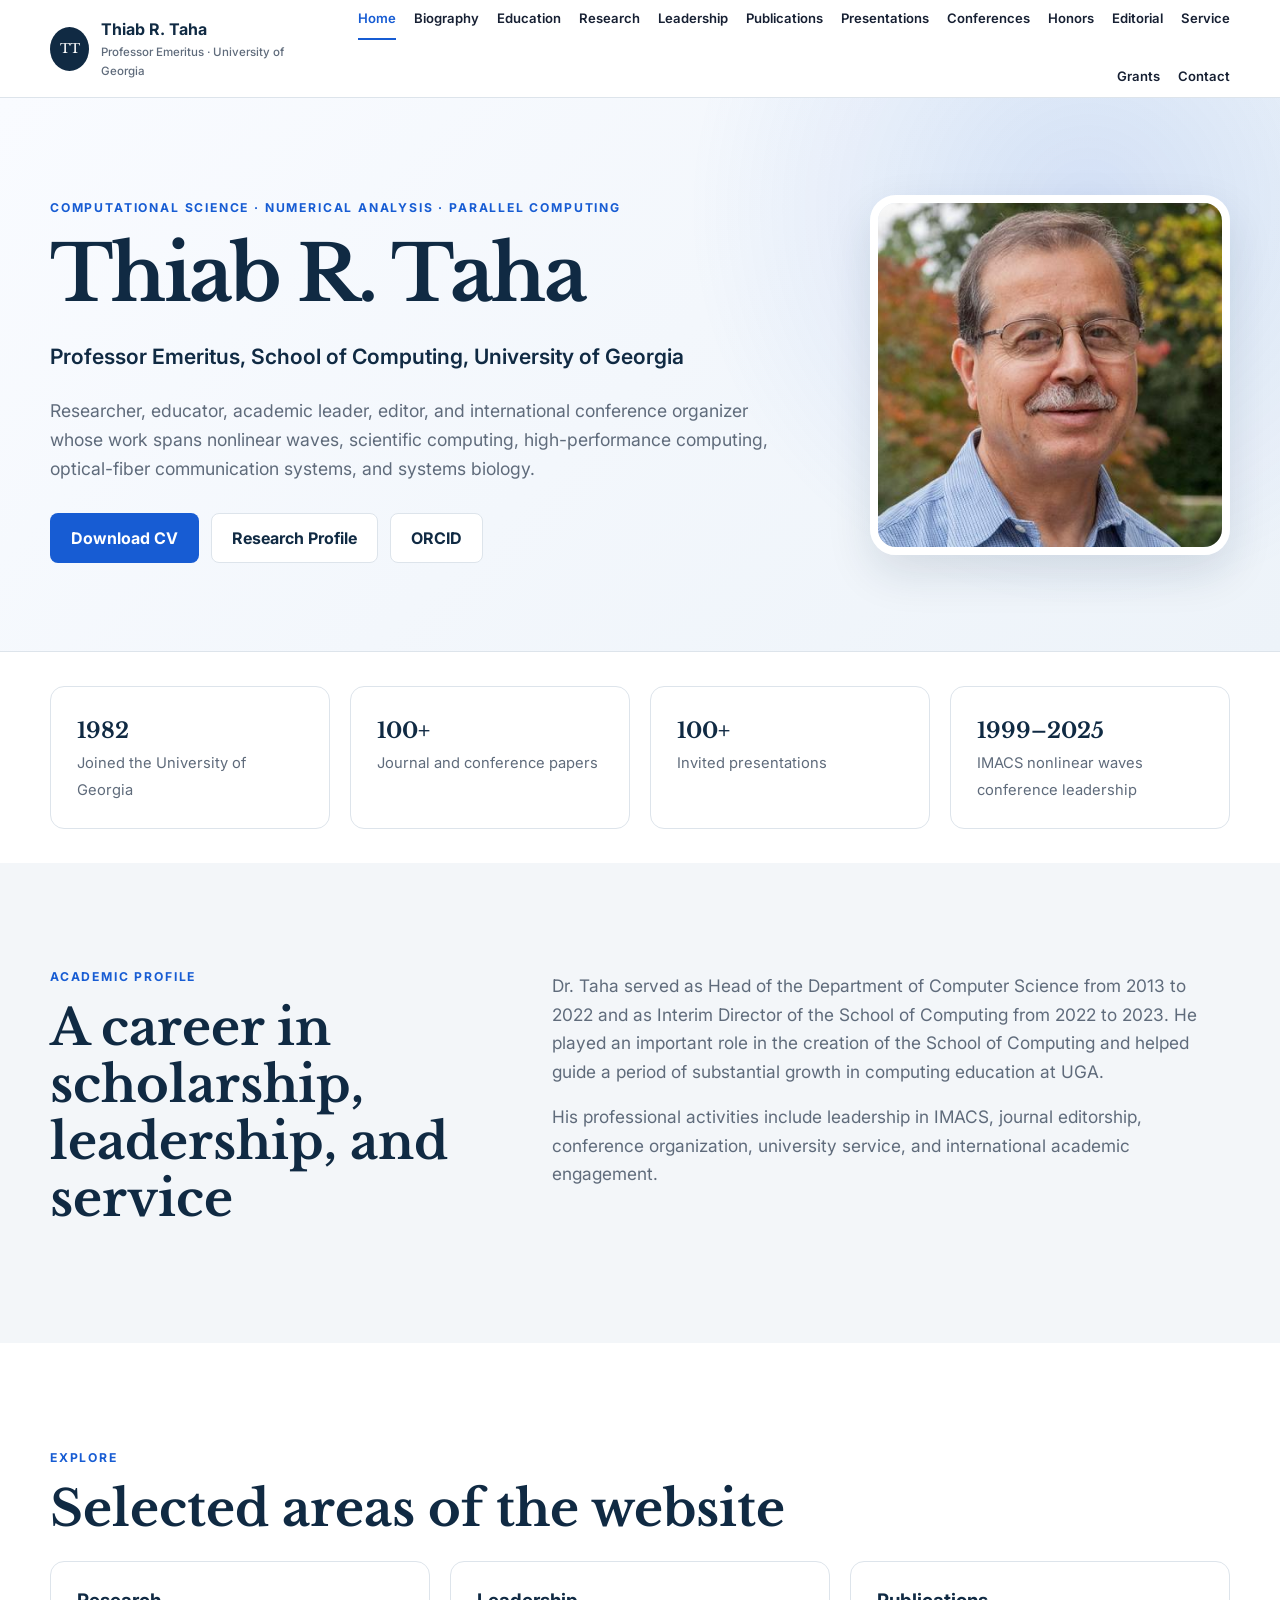
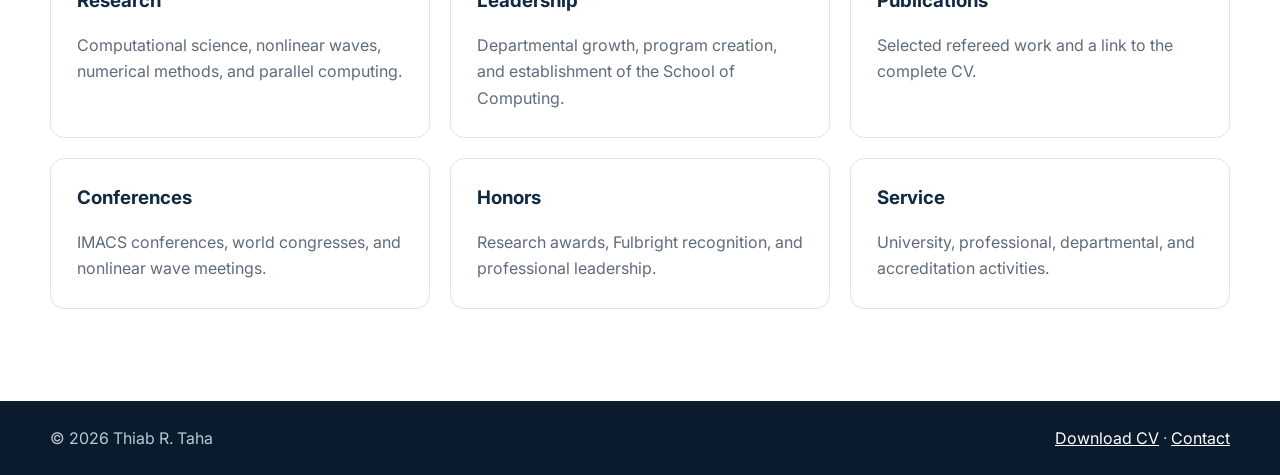
==== commit 63d27da0: "Add files via upload" ====
--- a/index.html
+++ b/index.html
@@ -53,6 +53,7 @@
       <div class="button-row">
         <a class="button primary" href="assets/Taha_CV_2026.pdf">Download CV</a>
         <a class="button secondary" href="research.html">Research Profile</a>
+        <a class="button secondary" href="https://orcid.org/0000-0001-8411-175X" target="_blank" rel="noopener">ORCID</a>
       </div>
     </div>
     <div class="portrait-wrap">
